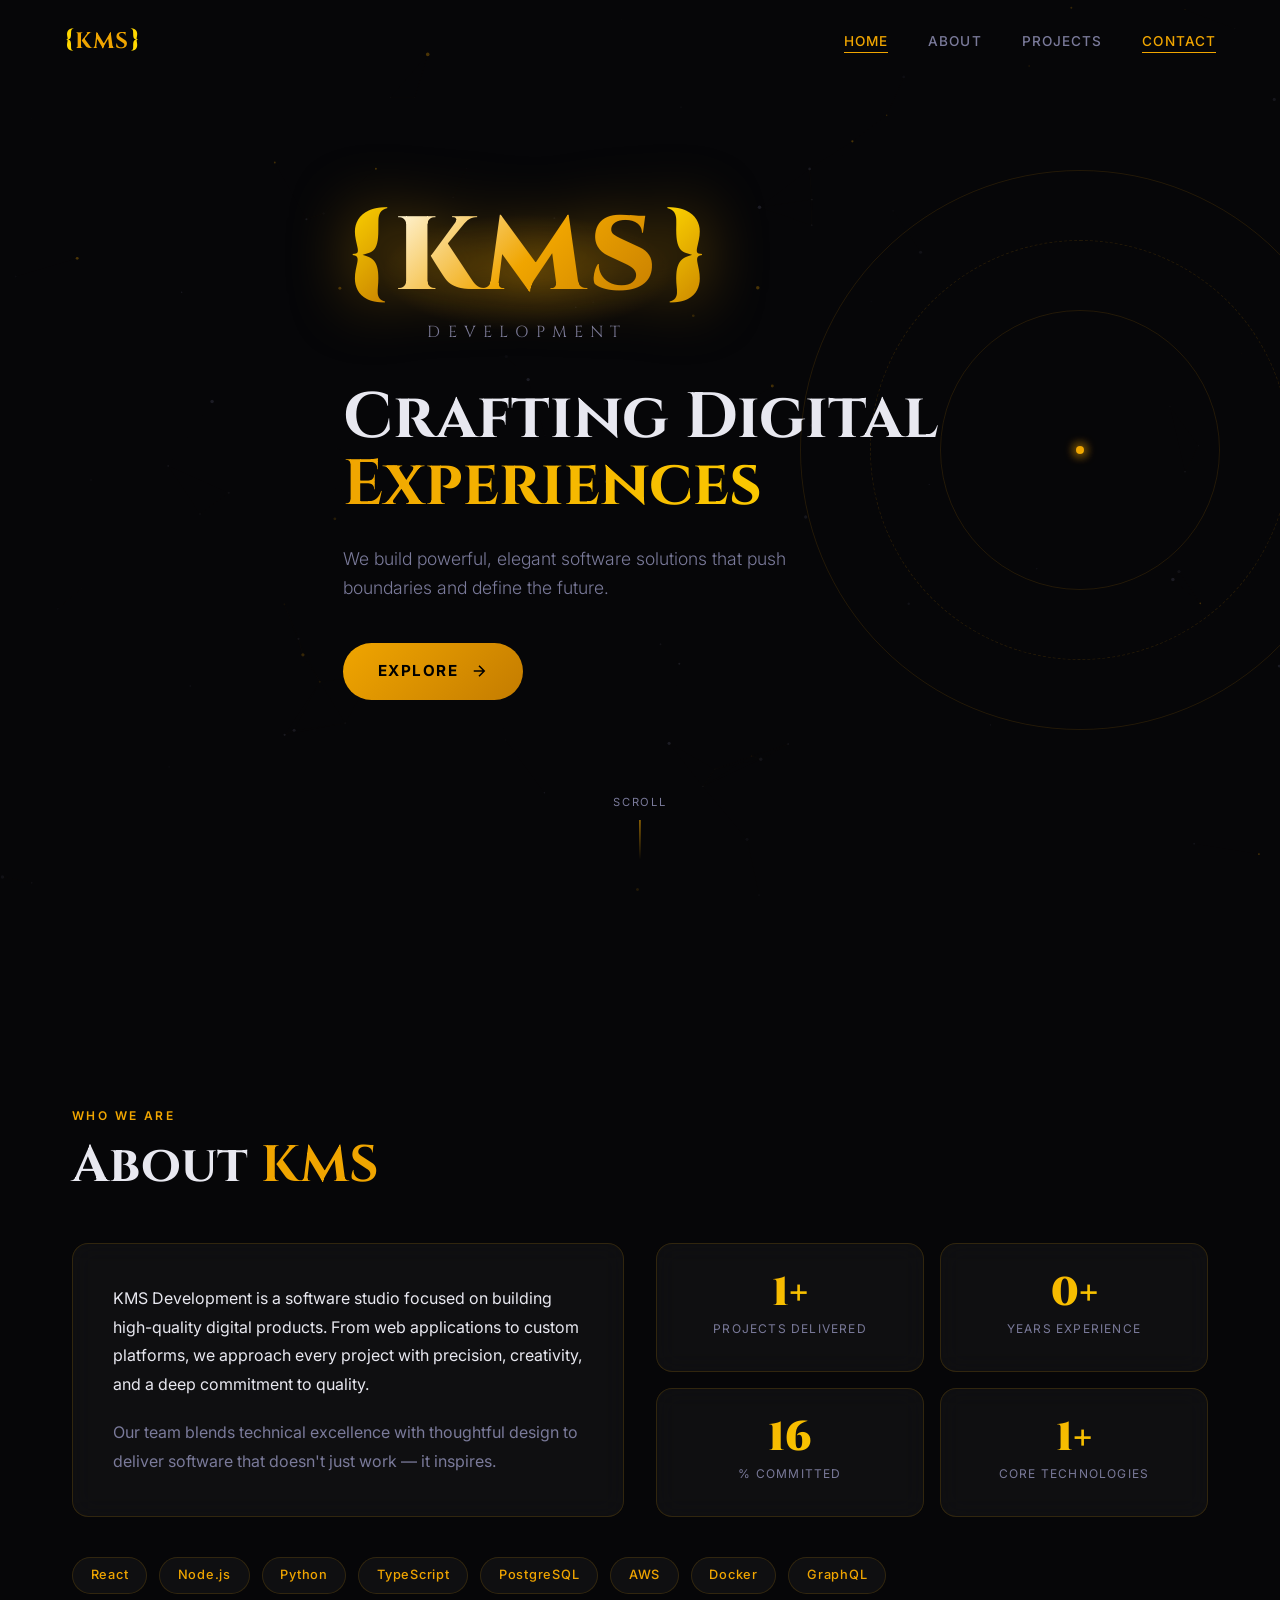
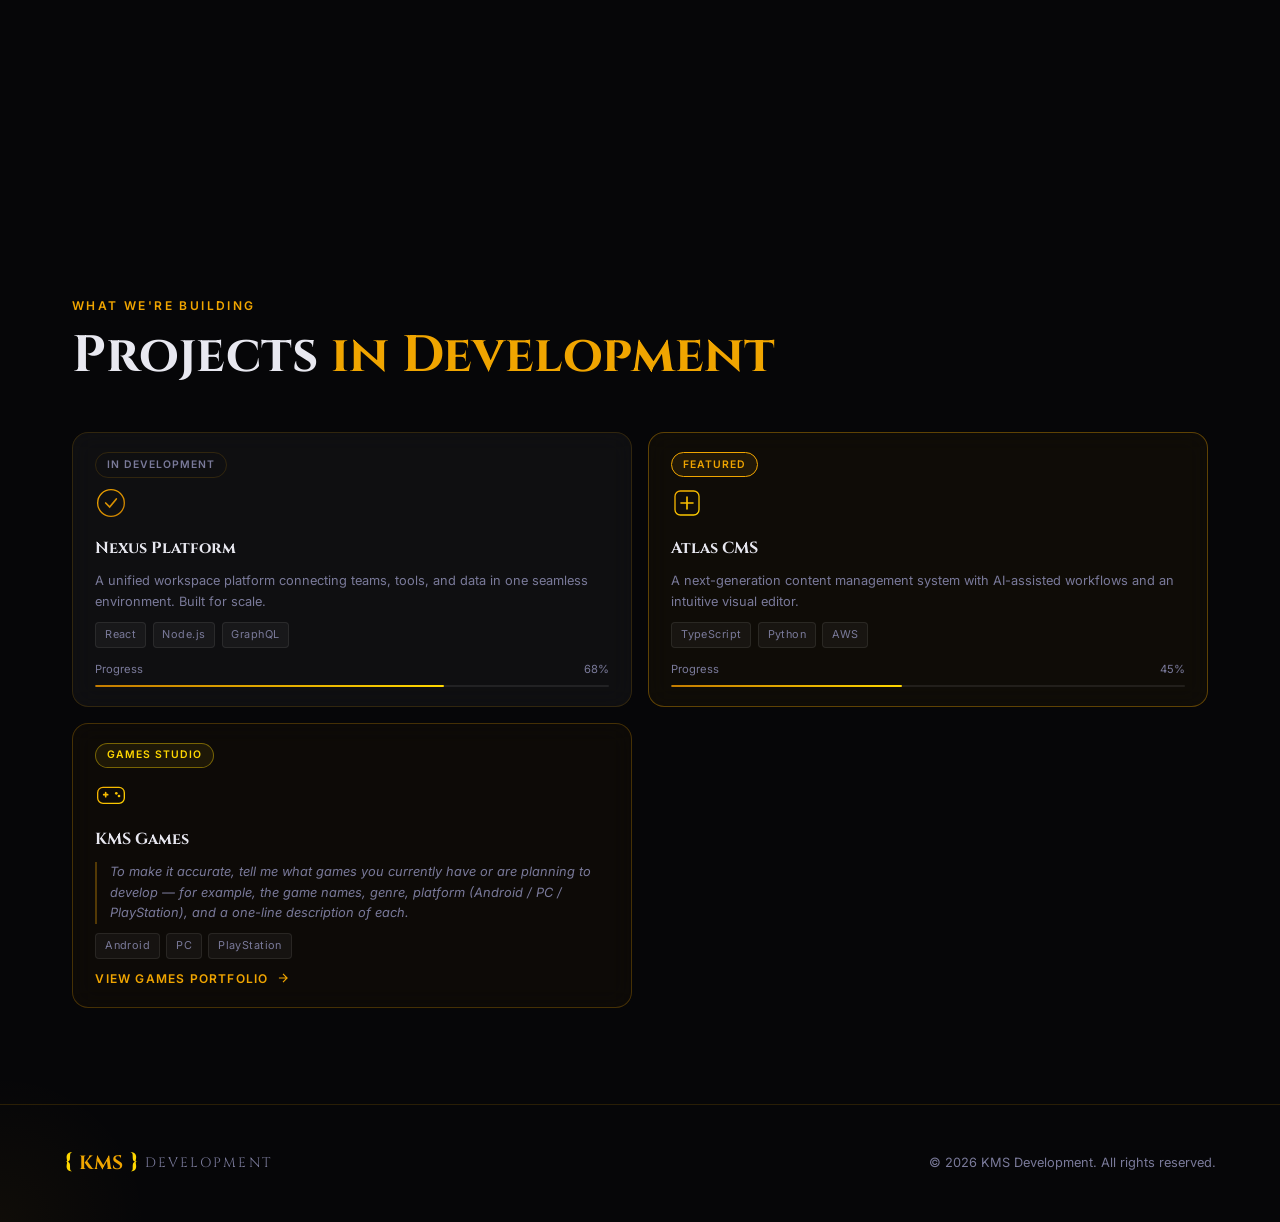
==== index.html @ e57d8d1a "Add files via upload" ====
<!DOCTYPE html>
<html lang="en">
<head>
  <meta charset="UTF-8" />
  <meta name="viewport" content="width=device-width, initial-scale=1.0" />
  <title>KMS Development</title>
  <link rel="stylesheet" href="style.css" />
  <link href="https://fonts.googleapis.com/css2?family=Cinzel:wght@400;700;900&family=Inter:wght@300;400;500;600&display=swap" rel="stylesheet" />
</head>
<body>

  <!-- Particle Canvas -->
  <canvas id="particles"></canvas>

  <!-- Navigation -->
  <nav id="navbar">
    <div class="nav-logo">
      <span class="brace">{</span>KMS<span class="brace">}</span>
    </div>
    <ul class="nav-links">
      <li><a href="#home" class="nav-link active">Home</a></li>
      <li><a href="#about" class="nav-link">About</a></li>
      <li><a href="#projects" class="nav-link">Projects</a></li>
      <li><a href="#contact" class="nav-link">Contact</a></li>
    </ul>
    <button class="hamburger" id="hamburger" aria-label="Toggle menu">
      <span></span><span></span><span></span>
    </button>
  </nav>

  <!-- Mobile Menu -->
  <div class="mobile-menu" id="mobileMenu">
    <a href="#home" class="mobile-link">Home</a>
    <a href="#about" class="mobile-link">About</a>
    <a href="#projects" class="mobile-link">Projects</a>
    <a href="#contact" class="mobile-link">Contact</a>
  </div>

  <!-- HOME SECTION -->
  <section id="home" class="section hero-section">
    <div class="hero-content">
      <div class="logo-container">
        <div class="logo-glow"></div>
        <div class="kms-logo">
          <span class="logo-brace">{</span>
          <span class="logo-letters">KMS</span>
          <span class="logo-brace">}</span>
        </div>
        <p class="logo-sub">DEVELOPMENT</p>
      </div>
      <h1 class="hero-heading">
        <span class="line1">Crafting Digital</span>
        <span class="line2">Experiences</span>
      </h1>
      <p class="hero-desc">We build powerful, elegant software solutions that push boundaries and define the future.</p>
      <a href="#projects" class="cta-btn">
        <span>Explore</span>
        <svg viewBox="0 0 24 24" fill="none" stroke="currentColor" stroke-width="2"><path d="M5 12h14M12 5l7 7-7 7"/></svg>
      </a>
    </div>
    <div class="hero-visual">
      <div class="orbit-ring ring1"></div>
      <div class="orbit-ring ring2"></div>
      <div class="orbit-ring ring3"></div>
      <div class="orbit-dot d1"></div>
      <div class="orbit-dot d2"></div>
      <div class="orbit-dot d3"></div>
    </div>
    <div class="scroll-hint">
      <span>Scroll</span>
      <div class="scroll-line"></div>
    </div>
  </section>

  <!-- ABOUT SECTION -->
  <section id="about" class="section">
    <div class="container">
      <div class="section-label">Who We Are</div>
      <h2 class="section-title">About <span class="gold">KMS</span></h2>
      <div class="about-grid">
        <div class="about-text glass-card">
          <p>KMS Development is a software studio focused on building high-quality digital products. From web applications to custom platforms, we approach every project with precision, creativity, and a deep commitment to quality.</p>
          <p>Our team blends technical excellence with thoughtful design to deliver software that doesn't just work — it inspires.</p>
        </div>
        <div class="stats-grid">
          <div class="stat-card glass-card">
            <span class="stat-num" data-target="12">0</span>
            <span class="stat-label">Projects Delivered</span>
          </div>
          <div class="stat-card glass-card">
            <span class="stat-num" data-target="5">0</span>
            <span class="stat-label">Years Experience</span>
          </div>
          <div class="stat-card glass-card">
            <span class="stat-num" data-target="100">0</span>
            <span class="stat-label">% Committed</span>
          </div>
          <div class="stat-card glass-card">
            <span class="stat-num" data-target="8">0</span>
            <span class="stat-label">Core Technologies</span>
          </div>
        </div>
      </div>
      <div class="tech-row">
        <span class="tech-pill">React</span>
        <span class="tech-pill">Node.js</span>
        <span class="tech-pill">Python</span>
        <span class="tech-pill">TypeScript</span>
        <span class="tech-pill">PostgreSQL</span>
        <span class="tech-pill">AWS</span>
        <span class="tech-pill">Docker</span>
        <span class="tech-pill">GraphQL</span>
      </div>
    </div>
  </section>

  <!-- PROJECTS SECTION -->
  <section id="projects" class="section">
    <div class="container">
      <div class="section-label">What We're Building</div>
      <h2 class="section-title">Projects <span class="gold">in Development</span></h2>
      <div class="projects-grid">

        <div class="project-card glass-card" data-delay="0">
          <div class="project-badge">In Development</div>
          <div class="project-icon">
            <svg viewBox="0 0 48 48" fill="none"><circle cx="24" cy="24" r="20" stroke="url(#g1)" stroke-width="2"/><path d="M16 24l6 6 10-12" stroke="url(#g1)" stroke-width="2.5" stroke-linecap="round"/><defs><linearGradient id="g1" x1="0" y1="0" x2="48" y2="48" gradientUnits="userSpaceOnUse"><stop stop-color="#f0a500"/><stop offset="1" stop-color="#c47c00"/></linearGradient></defs></svg>
          </div>
          <h3>Nexus Platform</h3>
          <p>A unified workspace platform connecting teams, tools, and data in one seamless environment. Built for scale.</p>
          <div class="project-tags"><span>React</span><span>Node.js</span><span>GraphQL</span></div>
          <div class="project-progress">
            <div class="progress-label"><span>Progress</span><span>68%</span></div>
            <div class="progress-bar"><div class="progress-fill" style="--w:68%"></div></div>
          </div>
        </div>

        <div class="project-card glass-card featured" data-delay="100">
          <div class="project-badge featured-badge">Featured</div>
          <div class="project-icon">
            <svg viewBox="0 0 48 48" fill="none"><rect x="6" y="6" width="36" height="36" rx="8" stroke="url(#g2)" stroke-width="2"/><path d="M15 24h18M24 15v18" stroke="url(#g2)" stroke-width="2.5" stroke-linecap="round"/><defs><linearGradient id="g2" x1="0" y1="0" x2="48" y2="48" gradientUnits="userSpaceOnUse"><stop stop-color="#f0a500"/><stop offset="1" stop-color="#ffd700"/></linearGradient></defs></svg>
          </div>
          <h3>Atlas CMS</h3>
          <p>A next-generation content management system with AI-assisted workflows and an intuitive visual editor.</p>
          <div class="project-tags"><span>TypeScript</span><span>Python</span><span>AWS</span></div>
          <div class="project-progress">
            <div class="progress-label"><span>Progress</span><span>45%</span></div>
            <div class="progress-bar"><div class="progress-fill" style="--w:45%"></div></div>
          </div>
        </div>

        <!-- Games Card -->
        <a href="https://krishnamohan333.github.io/KMS-company/" target="_blank" rel="noopener noreferrer" class="project-card game-card glass-card" data-delay="300">
          <div class="project-badge game-badge">Games Studio</div>
          <div class="project-icon game-icon">
            <svg viewBox="0 0 48 48" fill="none">
              <rect x="4" y="14" width="40" height="24" rx="8" stroke="url(#gg)" stroke-width="2"/>
              <path d="M16 22v6M13 25h6" stroke="url(#gg)" stroke-width="2.5" stroke-linecap="round"/>
              <circle cx="32" cy="23" r="2" fill="url(#gg)"/>
              <circle cx="36" cy="27" r="2" fill="url(#gg)"/>
              <defs>
                <linearGradient id="gg" x1="0" y1="0" x2="48" y2="48" gradientUnits="userSpaceOnUse">
                  <stop stop-color="#f0a500"/><stop offset="1" stop-color="#ffd700"/>
                </linearGradient>
              </defs>
            </svg>
          </div>
          <h3>KMS Games</h3>
          <p class="game-placeholder-text">To make it accurate, tell me what games you currently have or are planning to develop — for example, the game names, genre, platform (Android / PC / PlayStation), and a one-line description of each.</p>
          <div class="project-tags"><span>Android</span><span>PC</span><span>PlayStation</span></div>
          <div class="game-cta">
            View Games Portfolio
            <svg viewBox="0 0 24 24" fill="none" stroke="currentColor" stroke-width="2"><path d="M5 12h14M12 5l7 7-7 7"/></svg>
          </div>
        </a>

      </div>
    </div>
  </section>

  <!-- CONTACT OVERLAY -->
  <div id="contactOverlay" class="contact-overlay" aria-hidden="true">
    <div class="contact-overlay-inner" role="dialog" aria-modal="true" aria-label="Contact Us">
      <button class="contact-close" id="contactClose" aria-label="Close contact">
        <svg viewBox="0 0 24 24" fill="none" stroke="currentColor" stroke-width="2"><path d="M18 6L6 18M6 6l12 12"/></svg>
      </button>
      <section id="contact" class="section contact-section-inner">
    <div class="container">
      <div class="section-label">Get In Touch</div>
      <h2 class="section-title">Contact <span class="gold">Us</span></h2>
      <div class="contact-wrapper">
        <div class="contact-info">
          <div class="contact-item glass-card">
            <div class="contact-icon">
              <svg viewBox="0 0 24 24" fill="none" stroke="currentColor" stroke-width="1.5"><path d="M3 8l9 6 9-6M5 6h14a2 2 0 012 2v8a2 2 0 01-2 2H5a2 2 0 01-2-2V8a2 2 0 012-2z"/></svg>
            </div>
            <div>
              <span class="ci-label">Email</span>
              <span class="ci-value">kms.development333.in@gmail.com</span>
            </div>
          </div>
          <div class="contact-item glass-card">
            <div class="contact-icon">
              <svg viewBox="0 0 24 24" fill="none" stroke="currentColor" stroke-width="1.5"><path d="M17.657 16.657L13.414 20.9a2 2 0 01-2.827 0l-4.244-4.243a8 8 0 1111.314 0z"/><circle cx="12" cy="11" r="3"/></svg>
            </div>
            <div>
              <span class="ci-label">Location</span>
              <span class="ci-value">Sheikhpura, Bihar, India - 811105</span>
            </div>
          </div>
        </div>
        <form class="contact-form glass-card" id="contactForm" action="https://api.web3forms.com/submit" method="POST">
          <input type="hidden" name="access_key" value="f17c384a-6a1a-4cf0-b28a-9da317b72613" />
          <input type="hidden" name="subject" value="New message from KMS Development website" />
          <input type="checkbox" name="botcheck" style="display:none" />
          <div class="form-row">
            <div class="form-group">
              <label for="name">Name</label>
              <input type="text" id="name" name="name" placeholder="Your name" required />
            </div>
            <div class="form-group">
              <label for="email">Email</label>
              <input type="email" id="email" name="email" placeholder="your@email.com" required />
            </div>
          </div>
          <div class="form-group">
            <label for="message">Message</label>
            <textarea id="message" name="message" rows="5" placeholder="Tell us about your project..." required></textarea>
          </div>
          <button type="submit" class="submit-btn">
            <span>Send Message</span>
            <svg viewBox="0 0 24 24" fill="none" stroke="currentColor" stroke-width="2"><path d="M22 2L11 13M22 2l-7 20-4-9-9-4 20-7z"/></svg>
          </button>
          <div class="form-success" id="formSuccess">
            <svg viewBox="0 0 24 24" fill="none" stroke="currentColor" stroke-width="2"><path d="M22 11.08V12a10 10 0 11-5.93-9.14"/><polyline points="22 4 12 14.01 9 11.01"/></svg>
            Message sent! We'll be in touch soon.
          </div>
        </form>
      </div>
    </div>
  </section>
    </div><!-- /.contact-overlay-inner -->
  </div><!-- /#contactOverlay -->

  <!-- FOOTER -->
  <footer>
    <div class="footer-logo">
      <span class="brace">{</span>KMS<span class="brace">}</span>
      <span class="footer-name">Development</span>
    </div>
    <p class="footer-copy">&copy; 2026 KMS Development. All rights reserved.</p>
  </footer>

  <script src="script.js"></script>
</body>
</html>
---- style.css ----
/* ===== RESET & BASE ===== */
*, *::before, *::after { box-sizing: border-box; margin: 0; padding: 0; }

:root {
  --gold: #f0a500;
  --gold-light: #ffd700;
  --gold-dark: #c47c00;
  --bg: #060608;
  --bg2: #0d0d12;
  --glass-bg: rgba(255,255,255,0.04);
  --glass-border: rgba(240,165,0,0.15);
  --glass-hover: rgba(255,255,255,0.07);
  --text: #e8e8f0;
  --text-muted: #7a7a9a;
  --radius: 16px;
  --transition: 0.35s cubic-bezier(0.4,0,0.2,1);
}

html { scroll-behavior: smooth; font-size: 16px; }

body {
  background: var(--bg);
  color: var(--text);
  font-family: 'Inter', sans-serif;
  overflow-x: hidden;
  line-height: 1.6;
}

#particles {
  position: fixed;
  top: 0; left: 0;
  width: 100%; height: 100%;
  pointer-events: none;
  z-index: 0;
  opacity: 0.5;
}

/* ===== SCROLLBAR ===== */
::-webkit-scrollbar { width: 6px; }
::-webkit-scrollbar-track { background: var(--bg); }
::-webkit-scrollbar-thumb { background: var(--gold-dark); border-radius: 3px; }

/* ===== NAVBAR ===== */
#navbar {
  position: fixed;
  top: 0; left: 0; right: 0;
  z-index: 1000;
  display: flex;
  align-items: center;
  justify-content: space-between;
  padding: 1.2rem 4rem;
  transition: background var(--transition), backdrop-filter var(--transition);
}

#navbar.scrolled {
  background: rgba(6,6,8,0.85);
  backdrop-filter: blur(20px);
  border-bottom: 1px solid var(--glass-border);
}

.nav-logo {
  font-family: 'Cinzel', serif;
  font-size: 1.4rem;
  font-weight: 700;
  color: var(--gold);
  letter-spacing: 0.05em;
  cursor: pointer;
}

.brace { color: var(--gold-light); font-size: 1.2em; }

.nav-links {
  display: flex;
  list-style: none;
  gap: 2.5rem;
}

.nav-link {
  color: var(--text-muted);
  text-decoration: none;
  font-size: 0.85rem;
  font-weight: 500;
  letter-spacing: 0.08em;
  text-transform: uppercase;
  position: relative;
  transition: color var(--transition);
}

.nav-link::after {
  content: '';
  position: absolute;
  bottom: -4px; left: 0;
  width: 0; height: 1px;
  background: var(--gold);
  transition: width var(--transition);
}

.nav-link:hover, .nav-link.active { color: var(--gold); }
.nav-link:hover::after, .nav-link.active::after { width: 100%; }

.hamburger {
  display: none;
  flex-direction: column;
  gap: 5px;
  background: none;
  border: none;
  cursor: pointer;
  padding: 4px;
}

.hamburger span {
  display: block;
  width: 24px; height: 2px;
  background: var(--gold);
  transition: var(--transition);
}

/* Mobile Menu */
.mobile-menu {
  display: none;
  position: fixed;
  top: 70px; left: 0; right: 0;
  background: rgba(6,6,8,0.97);
  backdrop-filter: blur(20px);
  border-bottom: 1px solid var(--glass-border);
  flex-direction: column;
  padding: 1.5rem 2rem;
  gap: 1.2rem;
  z-index: 999;
  transform: translateY(-20px);
  opacity: 0;
  transition: all var(--transition);
}

.mobile-menu.open {
  display: flex;
  transform: translateY(0);
  opacity: 1;
}

.mobile-link {
  color: var(--text-muted);
  text-decoration: none;
  font-size: 1rem;
  font-weight: 500;
  letter-spacing: 0.06em;
  text-transform: uppercase;
  padding: 0.5rem 0;
  border-bottom: 1px solid var(--glass-border);
  transition: color var(--transition);
}

.mobile-link:hover { color: var(--gold); }

/* ===== SECTIONS ===== */
.section {
  position: relative;
  z-index: 1;
  min-height: 100vh;
  display: flex;
  align-items: center;
}

.container {
  width: 100%;
  max-width: 1200px;
  margin: 0 auto;
  padding: 6rem 2rem;
}

.section-label {
  font-size: 0.75rem;
  font-weight: 600;
  letter-spacing: 0.2em;
  text-transform: uppercase;
  color: var(--gold);
  margin-bottom: 0.8rem;
}

.section-title {
  font-family: 'Cinzel', serif;
  font-size: clamp(2rem, 5vw, 3.2rem);
  font-weight: 700;
  color: var(--text);
  margin-bottom: 3rem;
  line-height: 1.1;
}

.gold { color: var(--gold); }

/* ===== GLASS CARD ===== */
.glass-card {
  background: var(--glass-bg);
  border: 1px solid var(--glass-border);
  border-radius: var(--radius);
  backdrop-filter: blur(12px);
  -webkit-backdrop-filter: blur(12px);
  transition: background var(--transition), border-color var(--transition), transform var(--transition), box-shadow var(--transition);
}

.glass-card:hover {
  background: var(--glass-hover);
  border-color: rgba(240,165,0,0.3);
  transform: translateY(-4px);
  box-shadow: 0 20px 60px rgba(240,165,0,0.08);
}

/* ===== HERO ===== */
.hero-section {
  justify-content: center;
  padding: 0 4rem;
  overflow: hidden;
}

.hero-content {
  max-width: 720px;
  z-index: 2;
  animation: fadeUp 1s ease both;
}

/* KMS Logo */
.logo-container {
  position: relative;
  margin-bottom: 2.5rem;
  display: inline-block;
}

.logo-glow {
  position: absolute;
  top: 50%; left: 50%;
  transform: translate(-50%,-50%);
  width: 300px; height: 120px;
  background: radial-gradient(ellipse, rgba(240,165,0,0.25) 0%, transparent 70%);
  pointer-events: none;
  animation: pulse 3s ease-in-out infinite;
}

.kms-logo {
  font-family: 'Cinzel', serif;
  font-size: clamp(3.5rem, 10vw, 6.5rem);
  font-weight: 900;
  display: flex;
  align-items: center;
  gap: 0.05em;
  line-height: 1;
  filter: drop-shadow(0 0 30px rgba(240,165,0,0.5));
}

.logo-brace {
  background: linear-gradient(135deg, var(--gold-light), var(--gold-dark));
  -webkit-background-clip: text;
  -webkit-text-fill-color: transparent;
  background-clip: text;
  font-size: 1.1em;
}

.logo-letters {
  background: linear-gradient(135deg, #fff8e0, var(--gold), var(--gold-dark));
  -webkit-background-clip: text;
  -webkit-text-fill-color: transparent;
  background-clip: text;
  letter-spacing: 0.04em;
}

.logo-sub {
  font-family: 'Cinzel', serif;
  font-size: clamp(0.75rem, 2vw, 1rem);
  font-weight: 400;
  letter-spacing: 0.45em;
  color: var(--text-muted);
  text-transform: uppercase;
  text-align: center;
  margin-top: 0.3rem;
}

.hero-heading {
  font-family: 'Cinzel', serif;
  font-size: clamp(2rem, 6vw, 4rem);
  font-weight: 700;
  line-height: 1.05;
  margin-bottom: 1.5rem;
  display: flex;
  flex-direction: column;
}

.line1 {
  color: var(--text);
  animation: fadeUp 1s 0.2s ease both;
}

.line2 {
  background: linear-gradient(90deg, var(--gold), var(--gold-light));
  -webkit-background-clip: text;
  -webkit-text-fill-color: transparent;
  background-clip: text;
  animation: fadeUp 1s 0.4s ease both;
}

.hero-desc {
  color: var(--text-muted);
  font-size: 1.1rem;
  font-weight: 300;
  max-width: 520px;
  margin-bottom: 2.5rem;
  animation: fadeUp 1s 0.6s ease both;
  line-height: 1.7;
}

.cta-btn {
  display: inline-flex;
  align-items: center;
  gap: 0.7rem;
  background: linear-gradient(135deg, var(--gold), var(--gold-dark));
  color: #000;
  font-weight: 700;
  font-size: 0.95rem;
  letter-spacing: 0.1em;
  text-transform: uppercase;
  text-decoration: none;
  padding: 1rem 2.2rem;
  border-radius: 50px;
  transition: all var(--transition);
  animation: fadeUp 1s 0.8s ease both;
  position: relative;
  overflow: hidden;
}

.cta-btn::before {
  content: '';
  position: absolute;
  inset: 0;
  background: linear-gradient(135deg, var(--gold-light), var(--gold));
  opacity: 0;
  transition: opacity var(--transition);
}

.cta-btn:hover { transform: translateY(-2px); box-shadow: 0 16px 40px rgba(240,165,0,0.35); }
.cta-btn:hover::before { opacity: 1; }
.cta-btn span, .cta-btn svg { position: relative; z-index: 1; }
.cta-btn svg { width: 18px; height: 18px; transition: transform var(--transition); }
.cta-btn:hover svg { transform: translateX(4px); }

/* Orbit Visual */
.hero-visual {
  position: absolute;
  right: -100px; top: 50%;
  transform: translateY(-50%);
  width: 600px; height: 600px;
  pointer-events: none;
  z-index: 0;
}

.orbit-ring {
  position: absolute;
  border: 1px solid rgba(240,165,0,0.12);
  border-radius: 50%;
  top: 50%; left: 50%;
  transform: translate(-50%,-50%);
}

.ring1 { width: 280px; height: 280px; animation: spinSlow 20s linear infinite; }
.ring2 { width: 420px; height: 420px; border-style: dashed; animation: spinSlow 35s linear infinite reverse; }
.ring3 { width: 560px; height: 560px; animation: spinSlow 50s linear infinite; }

.orbit-dot {
  position: absolute;
  width: 8px; height: 8px;
  background: var(--gold);
  border-radius: 50%;
  box-shadow: 0 0 12px var(--gold);
  top: 50%; left: 50%;
}

.d1 {
  animation: orbit1 20s linear infinite;
  margin: -4px;
}
.d2 {
  width: 5px; height: 5px;
  margin: -2.5px;
  background: var(--gold-light);
  animation: orbit2 35s linear infinite reverse;
}
.d3 {
  width: 6px; height: 6px;
  margin: -3px;
  animation: orbit3 50s linear infinite;
}

/* Scroll Hint */
.scroll-hint {
  position: absolute;
  bottom: 2.5rem; left: 50%;
  transform: translateX(-50%);
  display: flex;
  flex-direction: column;
  align-items: center;
  gap: 0.5rem;
  color: var(--text-muted);
  font-size: 0.7rem;
  letter-spacing: 0.15em;
  text-transform: uppercase;
  animation: fadeIn 2s 1.5s ease both;
}

.scroll-line {
  width: 1px; height: 40px;
  background: linear-gradient(to bottom, var(--gold), transparent);
  animation: scrollPulse 2s ease-in-out infinite;
}

/* ===== ABOUT ===== */
.about-grid {
  display: grid;
  grid-template-columns: 1fr 1fr;
  gap: 2rem;
  margin-bottom: 2.5rem;
}

.about-text {
  padding: 2.5rem;
  display: flex;
  flex-direction: column;
  gap: 1.2rem;
}

.about-text p { color: var(--text-muted); line-height: 1.8; }
.about-text p:first-child { color: var(--text); }

.stats-grid {
  display: grid;
  grid-template-columns: 1fr 1fr;
  gap: 1rem;
}

.stat-card {
  padding: 1.8rem;
  display: flex;
  flex-direction: column;
  gap: 0.4rem;
  text-align: center;
}

.stat-num {
  font-family: 'Cinzel', serif;
  font-size: 2.5rem;
  font-weight: 900;
  background: linear-gradient(135deg, var(--gold), var(--gold-light));
  -webkit-background-clip: text;
  -webkit-text-fill-color: transparent;
  background-clip: text;
  line-height: 1;
}

.stat-label {
  font-size: 0.75rem;
  color: var(--text-muted);
  letter-spacing: 0.1em;
  text-transform: uppercase;
}

.tech-row {
  display: flex;
  flex-wrap: wrap;
  gap: 0.75rem;
}

.tech-pill {
  background: var(--glass-bg);
  border: 1px solid var(--glass-border);
  color: var(--gold);
  font-size: 0.8rem;
  font-weight: 500;
  padding: 0.45rem 1.1rem;
  border-radius: 50px;
  letter-spacing: 0.06em;
  transition: all var(--transition);
  cursor: default;
}

.tech-pill:hover {
  background: rgba(240,165,0,0.1);
  border-color: var(--gold);
}

/* ===== PROJECTS ===== */
.projects-grid {
  display: grid;
  grid-template-columns: repeat(2, 1fr);
  gap: 1rem;
}

.project-card {
  padding: 1.2rem 1.4rem;
  position: relative;
  overflow: hidden;
  display: flex;
  flex-direction: column;
  gap: 0.6rem;
  opacity: 0;
  transform: translateY(30px);
  transition: opacity 0.6s ease, transform 0.6s ease, background var(--transition), border-color var(--transition), box-shadow var(--transition);
  text-decoration: none;
  color: inherit;
}

.project-card.visible { opacity: 1; transform: translateY(0); }

.project-card.featured {
  border-color: rgba(240,165,0,0.35);
  background: rgba(240,165,0,0.04);
}

.project-card::before {
  content: '';
  position: absolute;
  top: 0; left: 0; right: 0;
  height: 2px;
  background: linear-gradient(90deg, transparent, var(--gold), transparent);
  opacity: 0;
  transition: opacity var(--transition);
}

.project-card:hover::before { opacity: 1; }

.project-badge {
  display: inline-block;
  font-size: 0.65rem;
  font-weight: 600;
  letter-spacing: 0.1em;
  text-transform: uppercase;
  color: var(--text-muted);
  border: 1px solid var(--glass-border);
  padding: 0.2rem 0.65rem;
  border-radius: 50px;
  width: fit-content;
}

.featured-badge {
  color: var(--gold);
  border-color: var(--gold);
  background: rgba(240,165,0,0.08);
}

.project-icon svg { width: 32px; height: 32px; }

.project-card h3 {
  font-family: 'Cinzel', serif;
  font-size: 1rem;
  font-weight: 700;
  color: var(--text);
}

.project-card p {
  color: var(--text-muted);
  font-size: 0.8rem;
  line-height: 1.6;
  flex: 1;
}

.project-tags {
  display: flex;
  flex-wrap: wrap;
  gap: 0.4rem;
}

.project-tags span {
  font-size: 0.68rem;
  color: var(--text-muted);
  background: rgba(255,255,255,0.04);
  border: 1px solid rgba(255,255,255,0.08);
  padding: 0.2rem 0.55rem;
  border-radius: 4px;
  letter-spacing: 0.04em;
}

.project-progress { margin-top: 0.2rem; }

.progress-label {
  display: flex;
  justify-content: space-between;
  font-size: 0.7rem;
  color: var(--text-muted);
  margin-bottom: 0.4rem;
}

.progress-bar {
  height: 2px;
  background: rgba(255,255,255,0.08);
  border-radius: 2px;
  overflow: hidden;
}

.progress-fill {
  height: 100%;
  width: 0;
  background: linear-gradient(90deg, var(--gold-dark), var(--gold-light));
  border-radius: 2px;
  transition: width 1.2s cubic-bezier(0.4,0,0.2,1);
}

.project-card.visible .progress-fill { width: var(--w); }

/* Game Card */
.game-card {
  text-decoration: none;
  color: inherit;
  cursor: pointer;
  border-color: rgba(240,165,0,0.25);
  background: rgba(240,165,0,0.03);
}

.game-card::after {
  content: '';
  position: absolute;
  inset: 0;
  background: radial-gradient(ellipse at 50% 120%, rgba(240,165,0,0.1) 0%, transparent 65%);
  opacity: 0;
  transition: opacity var(--transition);
}

.game-card:hover::after { opacity: 1; }

.game-badge {
  color: #ffd700;
  border-color: rgba(255,215,0,0.4);
  background: rgba(255,215,0,0.07);
}

.game-icon { animation: floatIcon 3s ease-in-out infinite; }

@keyframes floatIcon {
  0%, 100% { transform: translateY(0); }
  50%       { transform: translateY(-5px); }
}

.game-placeholder-text {
  color: var(--text-muted);
  font-size: 0.78rem;
  line-height: 1.6;
  font-style: italic;
  border-left: 2px solid rgba(240,165,0,0.3);
  padding-left: 0.8rem;
  flex: 1;
}

.game-cta {
  display: inline-flex;
  align-items: center;
  gap: 0.5rem;
  font-size: 0.75rem;
  font-weight: 600;
  letter-spacing: 0.1em;
  text-transform: uppercase;
  color: var(--gold);
  margin-top: auto;
  transition: gap var(--transition);
}

.game-cta svg { width: 14px; height: 14px; transition: transform var(--transition); }
.game-card:hover .game-cta { gap: 0.8rem; }
.game-card:hover .game-cta svg { transform: translateX(4px); }

/* ===== CONTACT ===== */
.contact-wrapper {
  display: grid;
  grid-template-columns: 1fr 2fr;
  gap: 2rem;
  align-items: start;
}

.contact-info {
  display: flex;
  flex-direction: column;
  gap: 1rem;
}

.contact-item {
  display: flex;
  align-items: center;
  gap: 1rem;
  padding: 1.4rem 1.6rem;
}

.contact-icon {
  width: 42px; height: 42px;
  border: 1px solid var(--glass-border);
  border-radius: 10px;
  display: flex;
  align-items: center;
  justify-content: center;
  flex-shrink: 0;
  color: var(--gold);
}

.contact-icon svg { width: 20px; height: 20px; }

.ci-label {
  display: block;
  font-size: 0.7rem;
  letter-spacing: 0.12em;
  text-transform: uppercase;
  color: var(--text-muted);
  margin-bottom: 0.2rem;
}

.ci-value {
  display: block;
  font-size: 0.88rem;
  color: var(--text);
  font-weight: 500;
}

/* Contact Form */
.contact-form {
  padding: 2.5rem;
  display: flex;
  flex-direction: column;
  gap: 1.2rem;
}

.form-row {
  display: grid;
  grid-template-columns: 1fr 1fr;
  gap: 1.2rem;
}

.form-group {
  display: flex;
  flex-direction: column;
  gap: 0.5rem;
}

.form-group label {
  font-size: 0.78rem;
  font-weight: 500;
  letter-spacing: 0.08em;
  text-transform: uppercase;
  color: var(--text-muted);
}

.form-group input,
.form-group textarea {
  background: rgba(255,255,255,0.03);
  border: 1px solid rgba(255,255,255,0.1);
  border-radius: 10px;
  padding: 0.85rem 1.1rem;
  color: var(--text);
  font-family: 'Inter', sans-serif;
  font-size: 0.9rem;
  outline: none;
  transition: border-color var(--transition), background var(--transition);
  resize: none;
}

.form-group input::placeholder,
.form-group textarea::placeholder { color: rgba(122,122,154,0.6); }

.form-group input:focus,
.form-group textarea:focus {
  border-color: var(--gold);
  background: rgba(240,165,0,0.03);
}

.submit-btn {
  display: inline-flex;
  align-items: center;
  justify-content: center;
  gap: 0.7rem;
  background: linear-gradient(135deg, var(--gold), var(--gold-dark));
  color: #000;
  font-weight: 700;
  font-size: 0.9rem;
  letter-spacing: 0.1em;
  text-transform: uppercase;
  border: none;
  padding: 1rem 2rem;
  border-radius: 50px;
  cursor: pointer;
  transition: all var(--transition);
  align-self: flex-start;
}

.submit-btn:hover {
  transform: translateY(-2px);
  box-shadow: 0 12px 35px rgba(240,165,0,0.3);
}

.submit-btn svg { width: 18px; height: 18px; transition: transform var(--transition); }
.submit-btn:hover svg { transform: translateX(4px); }

.form-success {
  display: none;
  align-items: center;
  gap: 0.7rem;
  color: var(--gold);
  font-size: 0.9rem;
  font-weight: 500;
  background: rgba(240,165,0,0.06);
  border: 1px solid rgba(240,165,0,0.2);
  border-radius: 10px;
  padding: 1rem 1.2rem;
}

.form-success.show { display: flex; }
.form-success svg { width: 20px; height: 20px; flex-shrink: 0; }

/* ===== CONTACT OVERLAY ===== */
.contact-overlay {
  position: fixed;
  inset: 0;
  z-index: 2000;
  display: flex;
  align-items: center;
  justify-content: center;
  padding: 1.5rem;
  /* hidden state */
  opacity: 0;
  pointer-events: none;
  visibility: hidden;
  transition: opacity 0.4s ease, visibility 0.4s ease;
}

.contact-overlay::before {
  content: '';
  position: absolute;
  inset: 0;
  background: rgba(6, 6, 8, 0.85);
  backdrop-filter: blur(8px);
  -webkit-backdrop-filter: blur(8px);
}

.contact-overlay.open {
  opacity: 1;
  pointer-events: all;
  visibility: visible;
}

.contact-overlay-inner {
  position: relative;
  z-index: 1;
  width: 100%;
  max-width: 1100px;
  max-height: 90vh;
  overflow-y: auto;
  background: rgba(13, 13, 18, 0.95);
  border: 1px solid var(--glass-border);
  border-radius: 24px;
  padding: 3rem;
  transform: translateY(40px) scale(0.97);
  transition: transform 0.4s cubic-bezier(0.4, 0, 0.2, 1);
  scrollbar-width: thin;
  scrollbar-color: var(--gold-dark) transparent;
}

.contact-overlay.open .contact-overlay-inner {
  transform: translateY(0) scale(1);
}

.contact-close {
  position: absolute;
  top: 1.2rem;
  right: 1.2rem;
  width: 40px;
  height: 40px;
  border-radius: 50%;
  background: var(--glass-bg);
  border: 1px solid var(--glass-border);
  color: var(--text-muted);
  cursor: pointer;
  display: flex;
  align-items: center;
  justify-content: center;
  transition: all var(--transition);
  z-index: 2;
}

.contact-close:hover {
  background: rgba(240, 165, 0, 0.1);
  border-color: var(--gold);
  color: var(--gold);
  transform: rotate(90deg);
}

.contact-close svg { width: 18px; height: 18px; }

.contact-section-inner {
  min-height: unset;
  display: block;
}

.contact-section-inner .container {
  padding: 0;
  max-width: 100%;
}

/* ===== FOOTER ===== */
footer {
  position: relative;
  z-index: 1;
  border-top: 1px solid var(--glass-border);
  padding: 2.5rem 4rem;
  display: flex;
  align-items: center;
  justify-content: space-between;
  flex-wrap: wrap;
  gap: 1rem;
}

.footer-logo {
  font-family: 'Cinzel', serif;
  font-size: 1.2rem;
  font-weight: 700;
  color: var(--gold);
  display: flex;
  align-items: center;
  gap: 0.4rem;
}

.footer-name {
  font-size: 0.85rem;
  font-weight: 400;
  color: var(--text-muted);
  letter-spacing: 0.15em;
  text-transform: uppercase;
}

.footer-copy {
  font-size: 0.8rem;
  color: var(--text-muted);
}

/* ===== ANIMATIONS ===== */
@keyframes fadeUp {
  from { opacity: 0; transform: translateY(30px); }
  to   { opacity: 1; transform: translateY(0); }
}

@keyframes fadeIn {
  from { opacity: 0; }
  to   { opacity: 1; }
}

@keyframes pulse {
  0%, 100% { opacity: 0.6; transform: translate(-50%,-50%) scale(1); }
  50%       { opacity: 1;   transform: translate(-50%,-50%) scale(1.15); }
}

@keyframes spinSlow {
  from { transform: translate(-50%,-50%) rotate(0deg); }
  to   { transform: translate(-50%,-50%) rotate(360deg); }
}

@keyframes orbit1 {
  from { transform: translate(calc(-50% + 140px), -50%); }
  to   { transform: translate(calc(-50% + 140px * cos(360deg)), calc(-50% + 140px * sin(360deg))); }
}

@keyframes scrollPulse {
  0%, 100% { opacity: 0.4; transform: scaleY(1); }
  50%       { opacity: 1;   transform: scaleY(1.1); }
}

/* Orbit keyframes via CSS custom property trick */
@property --orbit-angle {
  syntax: '<angle>';
  initial-value: 0deg;
  inherits: false;
}

.d1 {
  --orbit-r: 140px;
  animation: orbitAnim 20s linear infinite;
}
.d2 {
  --orbit-r: 210px;
  animation: orbitAnim 35s linear infinite reverse;
}
.d3 {
  --orbit-r: 280px;
  animation: orbitAnim 50s linear infinite;
}

@keyframes orbitAnim {
  0%   { transform: translate(calc(var(--orbit-r) * 1 - 50%), calc(0px - 50%)); }
  25%  { transform: translate(calc(0px - 50%), calc(var(--orbit-r) * -1 - 50%)); }
  50%  { transform: translate(calc(var(--orbit-r) * -1 - 50%), calc(0px - 50%)); }
  75%  { transform: translate(calc(0px - 50%), calc(var(--orbit-r) * 1 - 50%)); }
  100% { transform: translate(calc(var(--orbit-r) * 1 - 50%), calc(0px - 50%)); }
}

/* ===== RESPONSIVE ===== */
@media (max-width: 1024px) {
  #navbar { padding: 1.2rem 2rem; }
  .hero-section { padding: 0 2rem; }
  .hero-visual { right: -200px; opacity: 0.4; }
  .about-grid { grid-template-columns: 1fr; }
  .projects-grid { grid-template-columns: 1fr; }
  footer { padding: 2rem; }
}

@media (max-width: 768px) {
  .nav-links { display: none; }
  .hamburger { display: flex; }
  .hero-section { padding: 0 1.5rem; }
  .hero-visual { display: none; }
  .projects-grid { grid-template-columns: 1fr; }
  .contact-wrapper { grid-template-columns: 1fr; }
  .form-row { grid-template-columns: 1fr; }
  .container { padding: 4rem 1.5rem; }
  footer { flex-direction: column; text-align: center; padding: 2rem 1.5rem; }
  .submit-btn { align-self: stretch; justify-content: center; }
}

@media (max-width: 480px) {
  .kms-logo { font-size: 3rem; }
  .stats-grid { grid-template-columns: 1fr 1fr; }
}
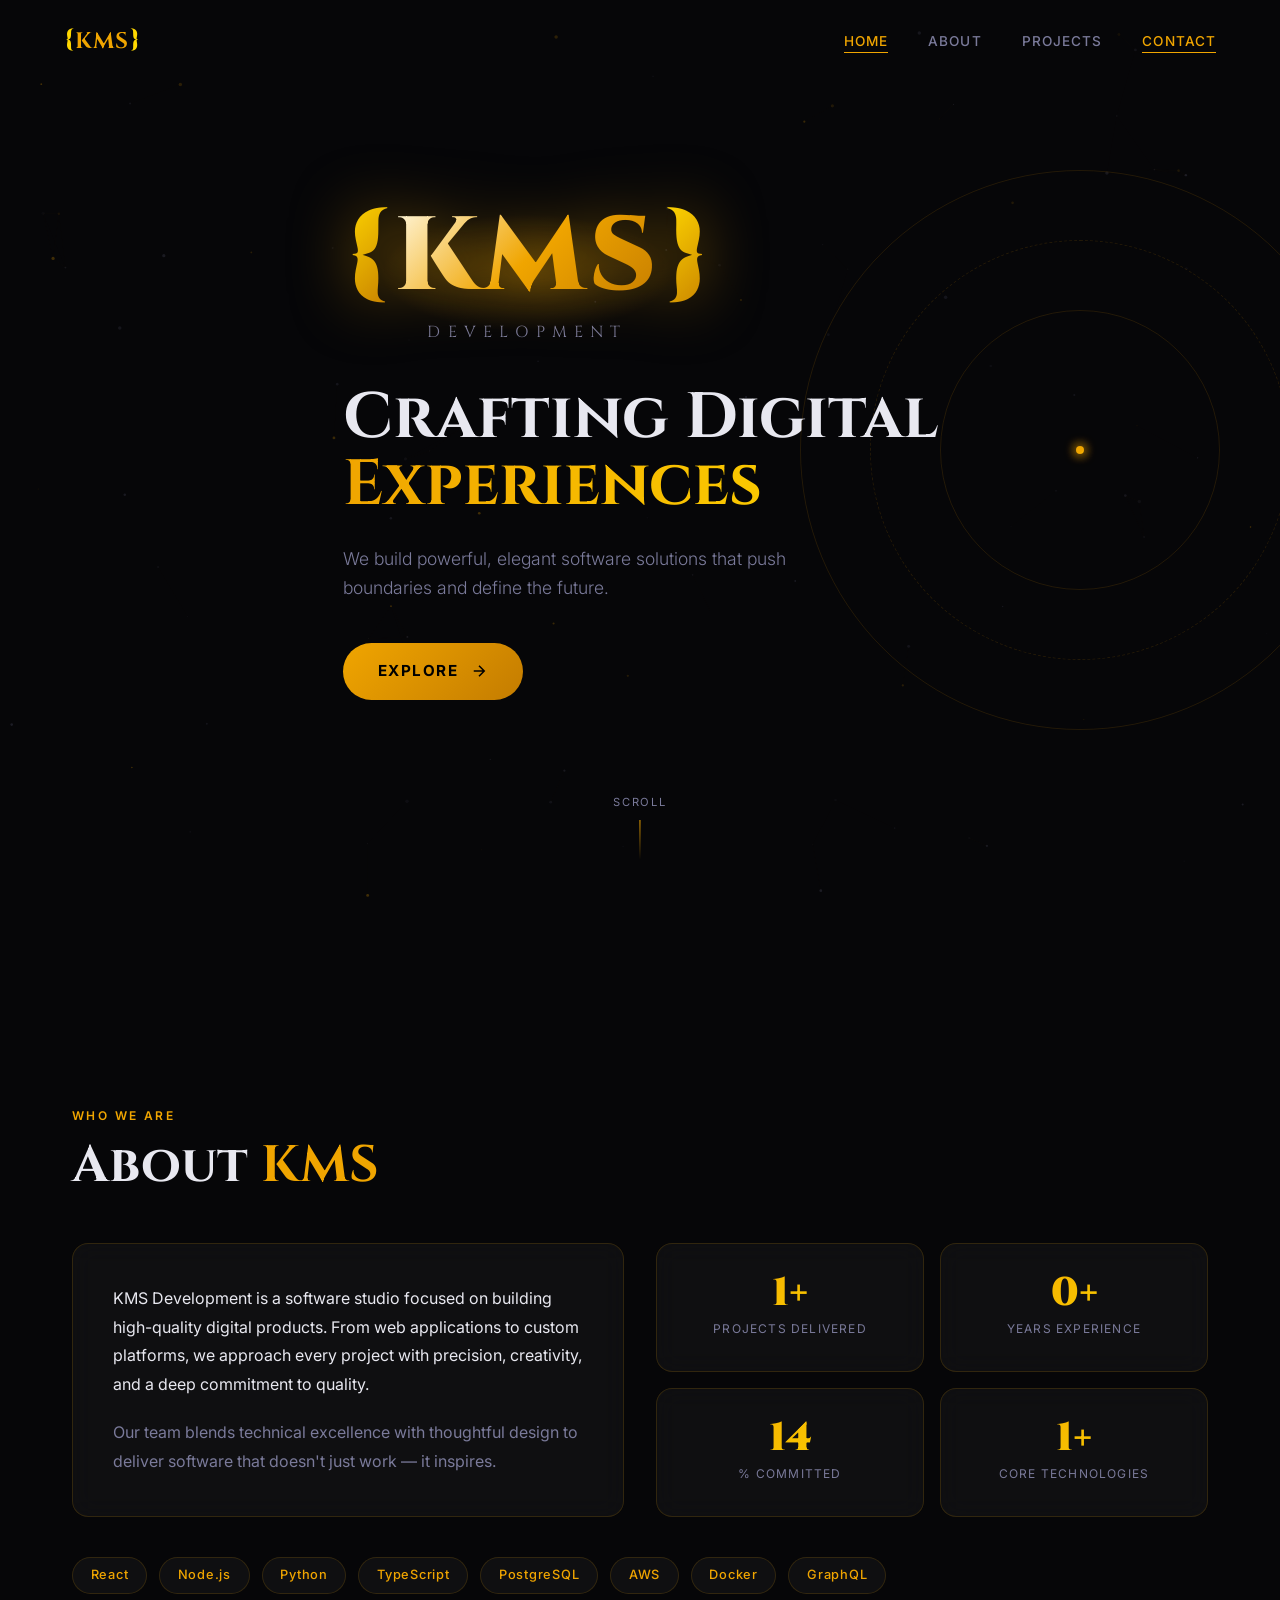
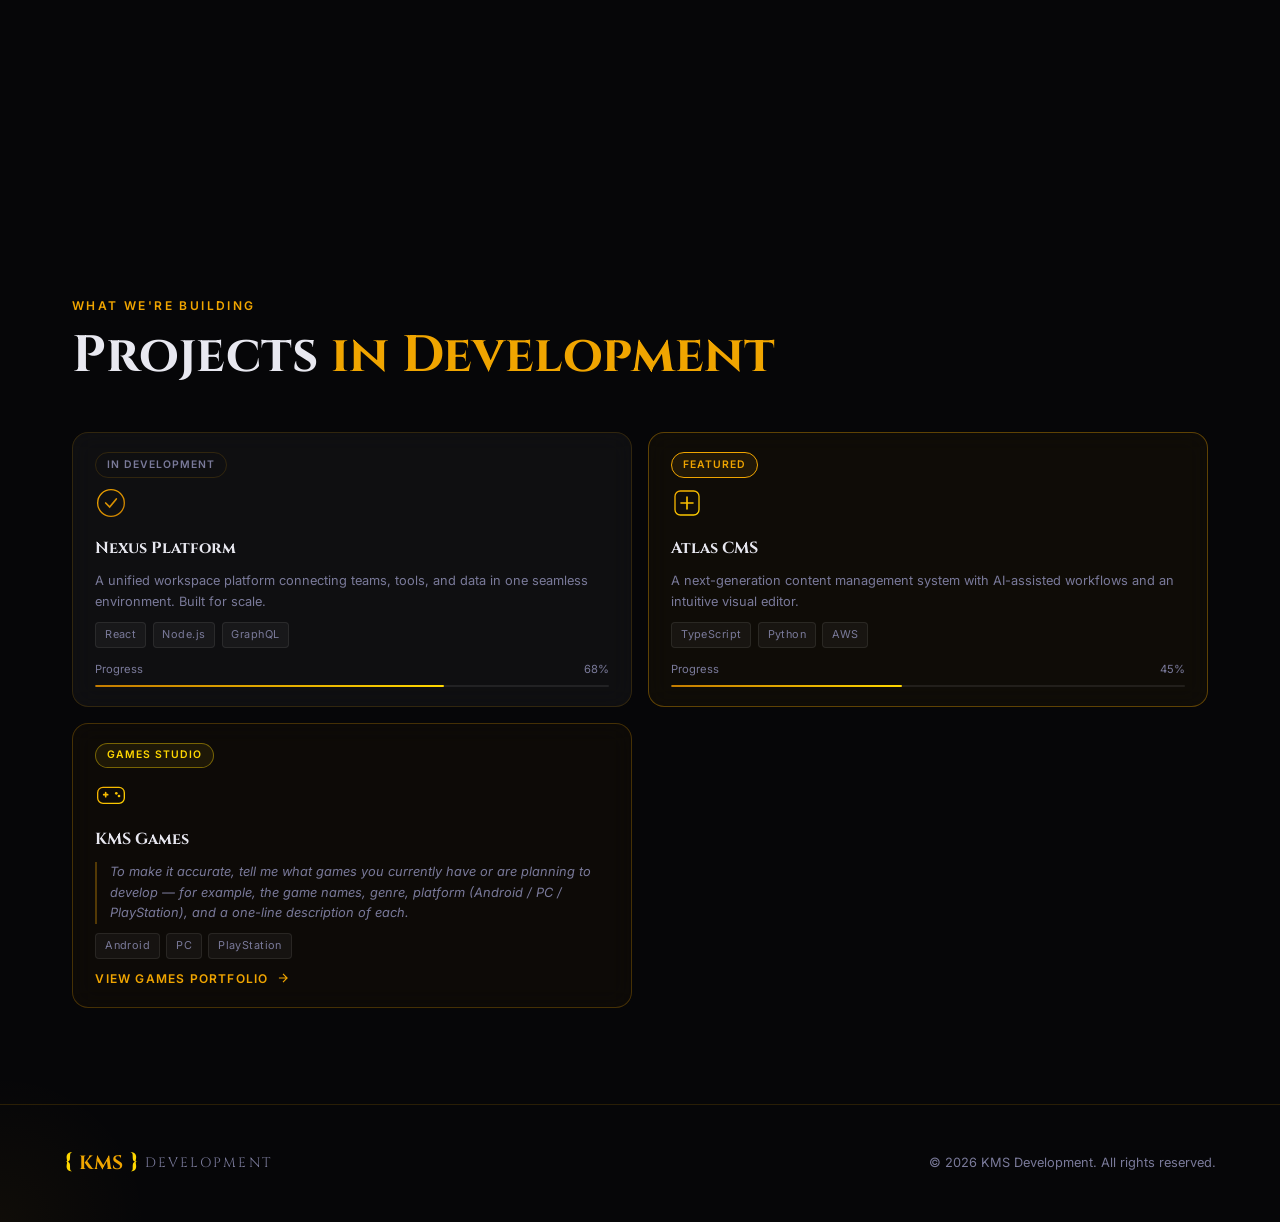
==== commit ec848d11: "Fix HTML encoding issues in index.html" ====
--- a/index.html
+++ b/index.html
@@ -121,7 +121,7 @@
       <h2 class="section-title">Projects <span class="gold">in Development</span></h2>
       <div class="projects-grid">
 
-        <div class="project-card glass-card" data-delay="0">
+      <a href="https://kmsdevelopment333in-hue.github.io/unityKMS/" target="_blank" rel="noopener noreferrer" class="project-card glass-card" data-delay="0">
           <div class="project-badge">In Development</div>
           <div class="project-icon">
             <svg viewBox="0 0 48 48" fill="none"><circle cx="24" cy="24" r="20" stroke="url(#g1)" stroke-width="2"/><path d="M16 24l6 6 10-12" stroke="url(#g1)" stroke-width="2.5" stroke-linecap="round"/><defs><linearGradient id="g1" x1="0" y1="0" x2="48" y2="48" gradientUnits="userSpaceOnUse"><stop stop-color="#f0a500"/><stop offset="1" stop-color="#c47c00"/></linearGradient></defs></svg>
@@ -133,7 +133,7 @@
             <div class="progress-label"><span>Progress</span><span>68%</span></div>
             <div class="progress-bar"><div class="progress-fill" style="--w:68%"></div></div>
           </div>
-        </div>
+        </a>
 
         <div class="project-card glass-card featured" data-delay="100">
           <div class="project-badge featured-badge">Featured</div>
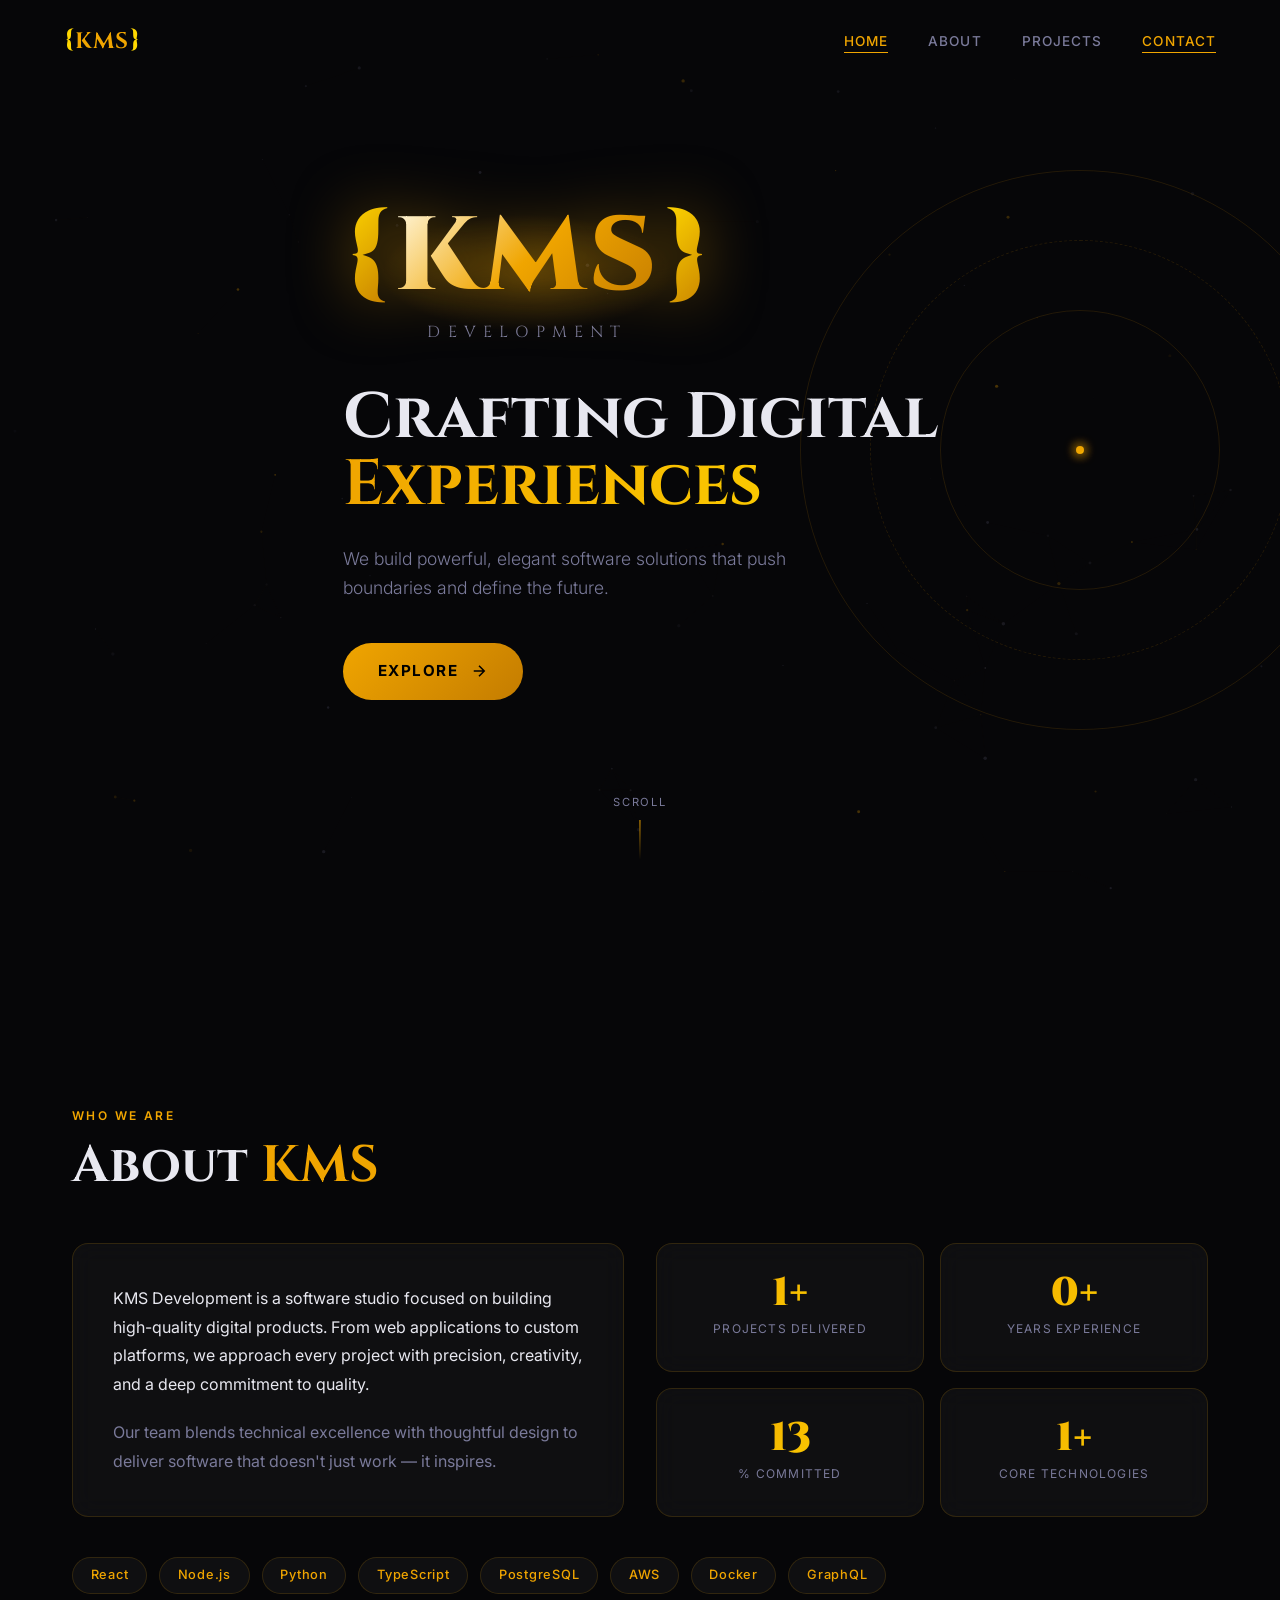
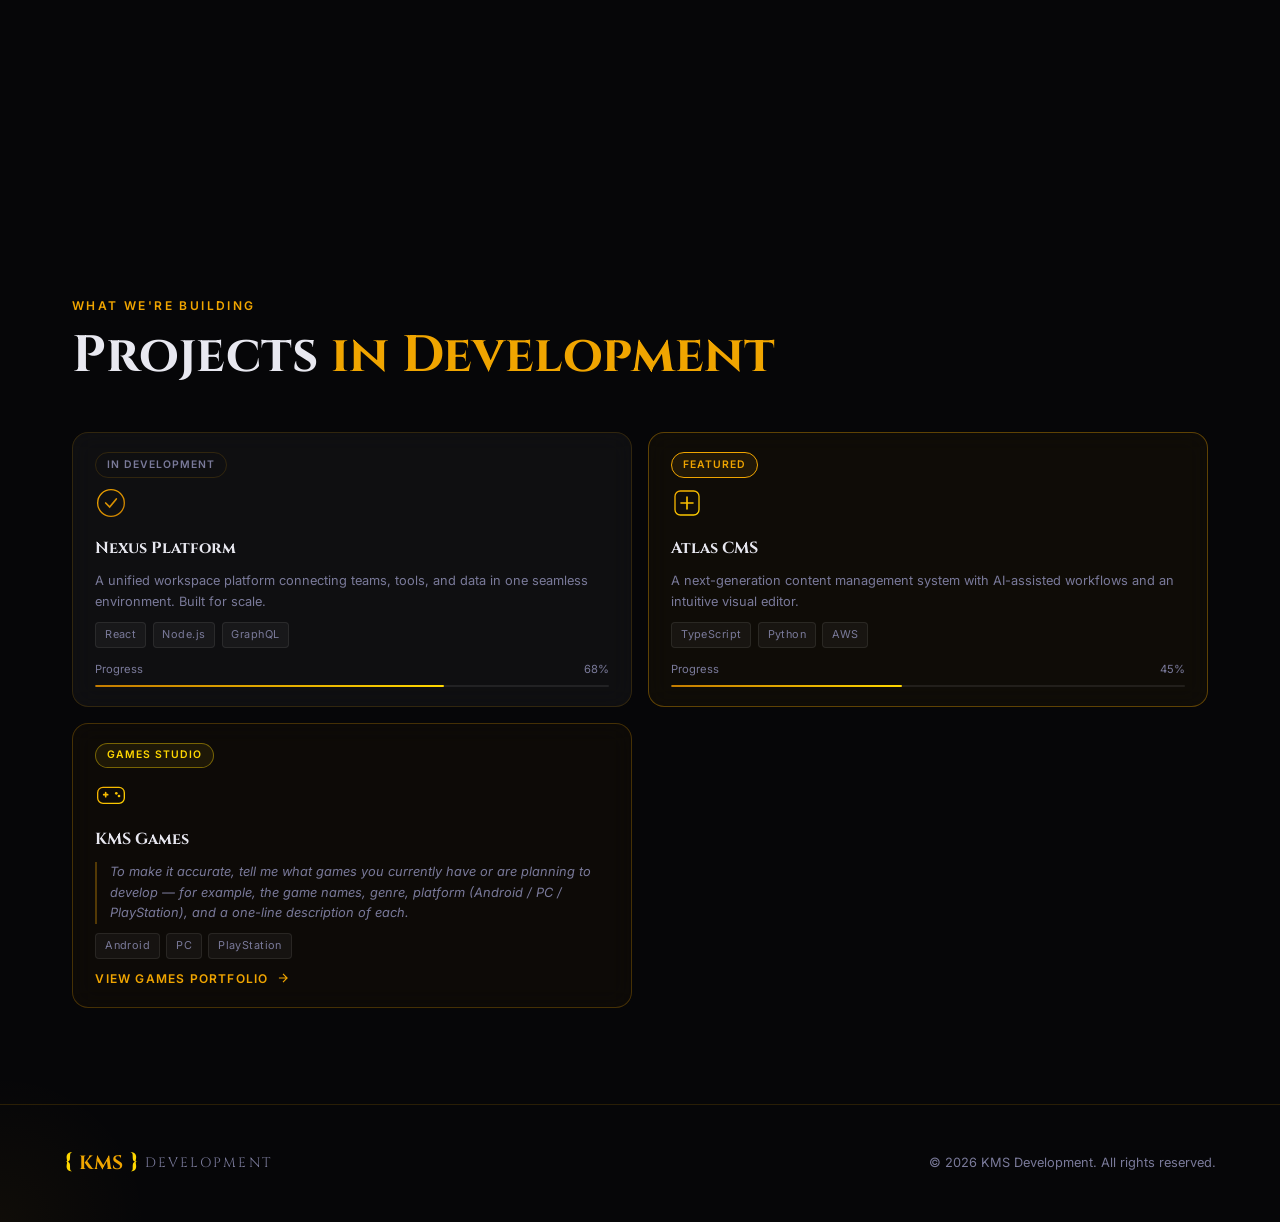
==== commit 38454be1: "Add files via upload" ====
--- a/index.html
+++ b/index.html
@@ -121,7 +121,7 @@
       <h2 class="section-title">Projects <span class="gold">in Development</span></h2>
       <div class="projects-grid">
 
-      <a href="https://kmsdevelopment333in-hue.github.io/unityKMS/" target="_blank" rel="noopener noreferrer" class="project-card glass-card" data-delay="0">
+        <a href="https://kmsdevelopment333in-hue.github.io/unityKMS/" target="_blank" rel="noopener noreferrer" class="project-card glass-card" data-delay="0">
           <div class="project-badge">In Development</div>
           <div class="project-icon">
             <svg viewBox="0 0 48 48" fill="none"><circle cx="24" cy="24" r="20" stroke="url(#g1)" stroke-width="2"/><path d="M16 24l6 6 10-12" stroke="url(#g1)" stroke-width="2.5" stroke-linecap="round"/><defs><linearGradient id="g1" x1="0" y1="0" x2="48" y2="48" gradientUnits="userSpaceOnUse"><stop stop-color="#f0a500"/><stop offset="1" stop-color="#c47c00"/></linearGradient></defs></svg>
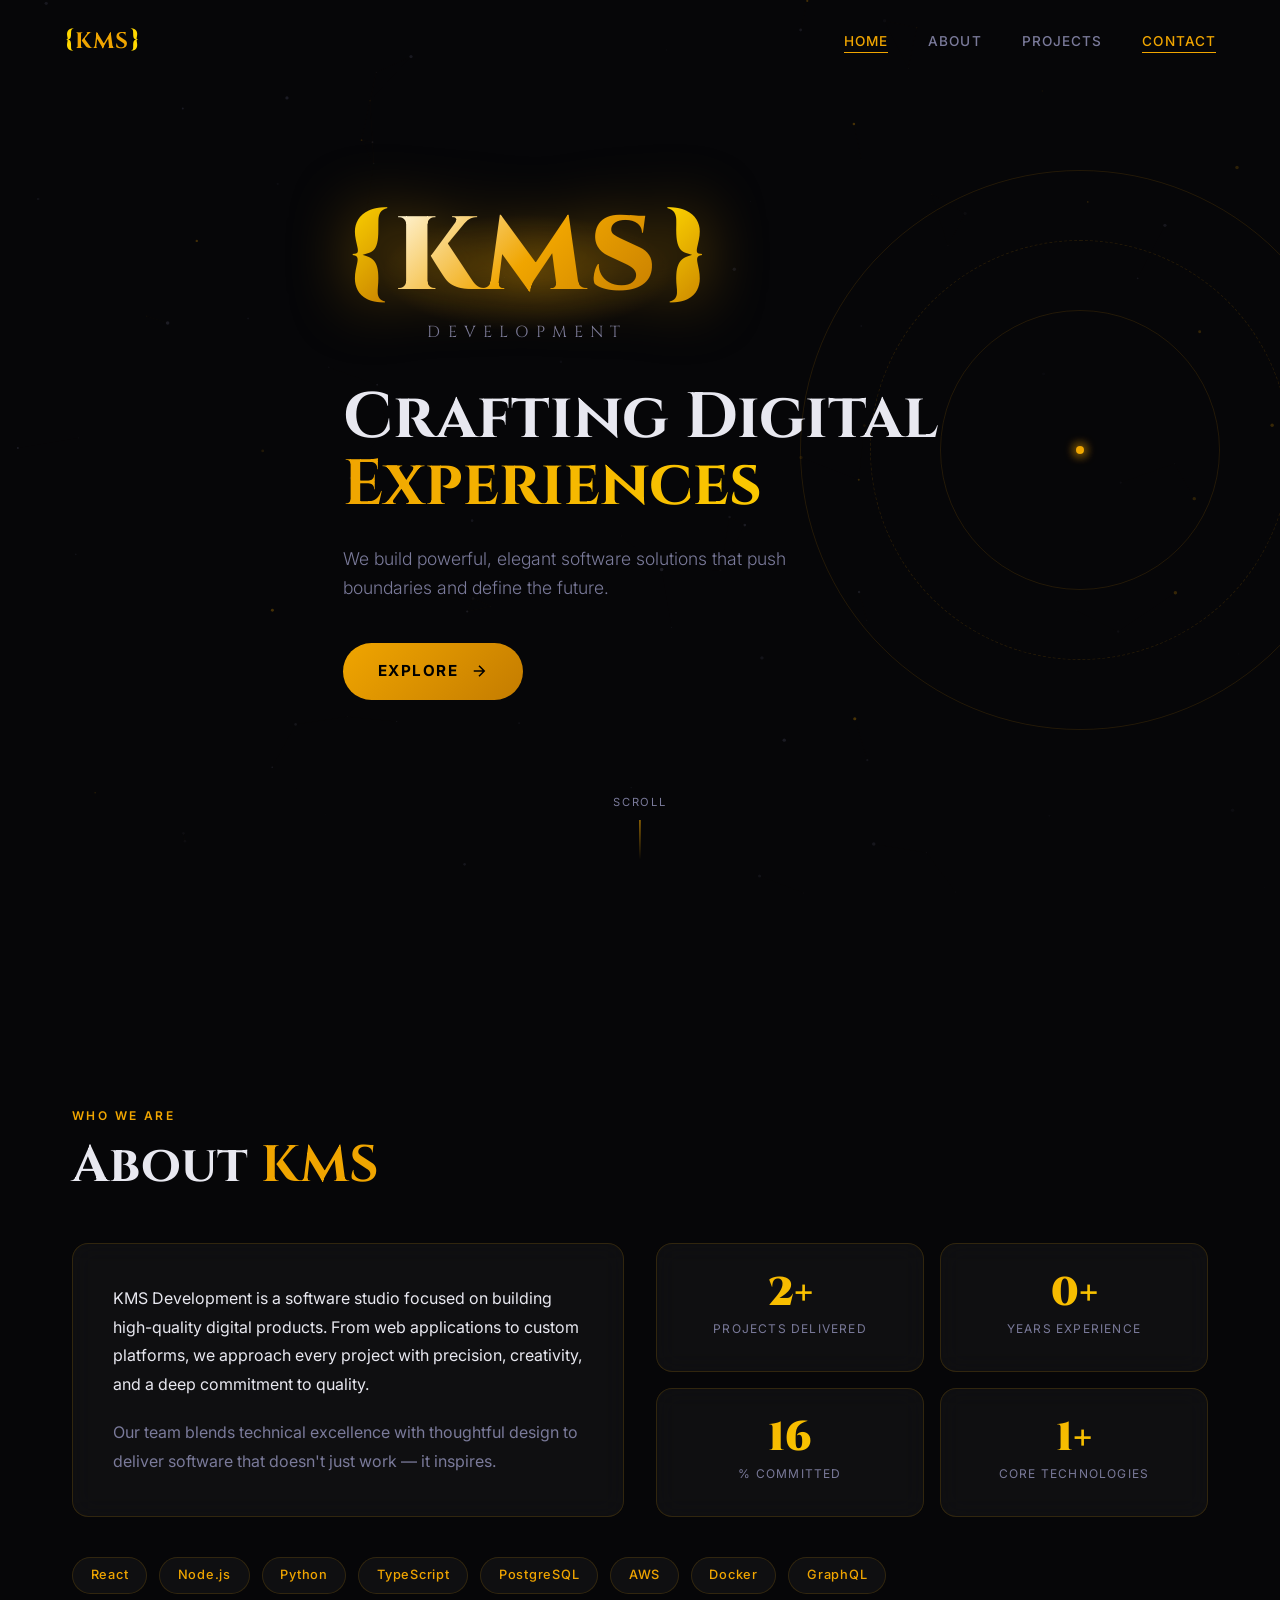
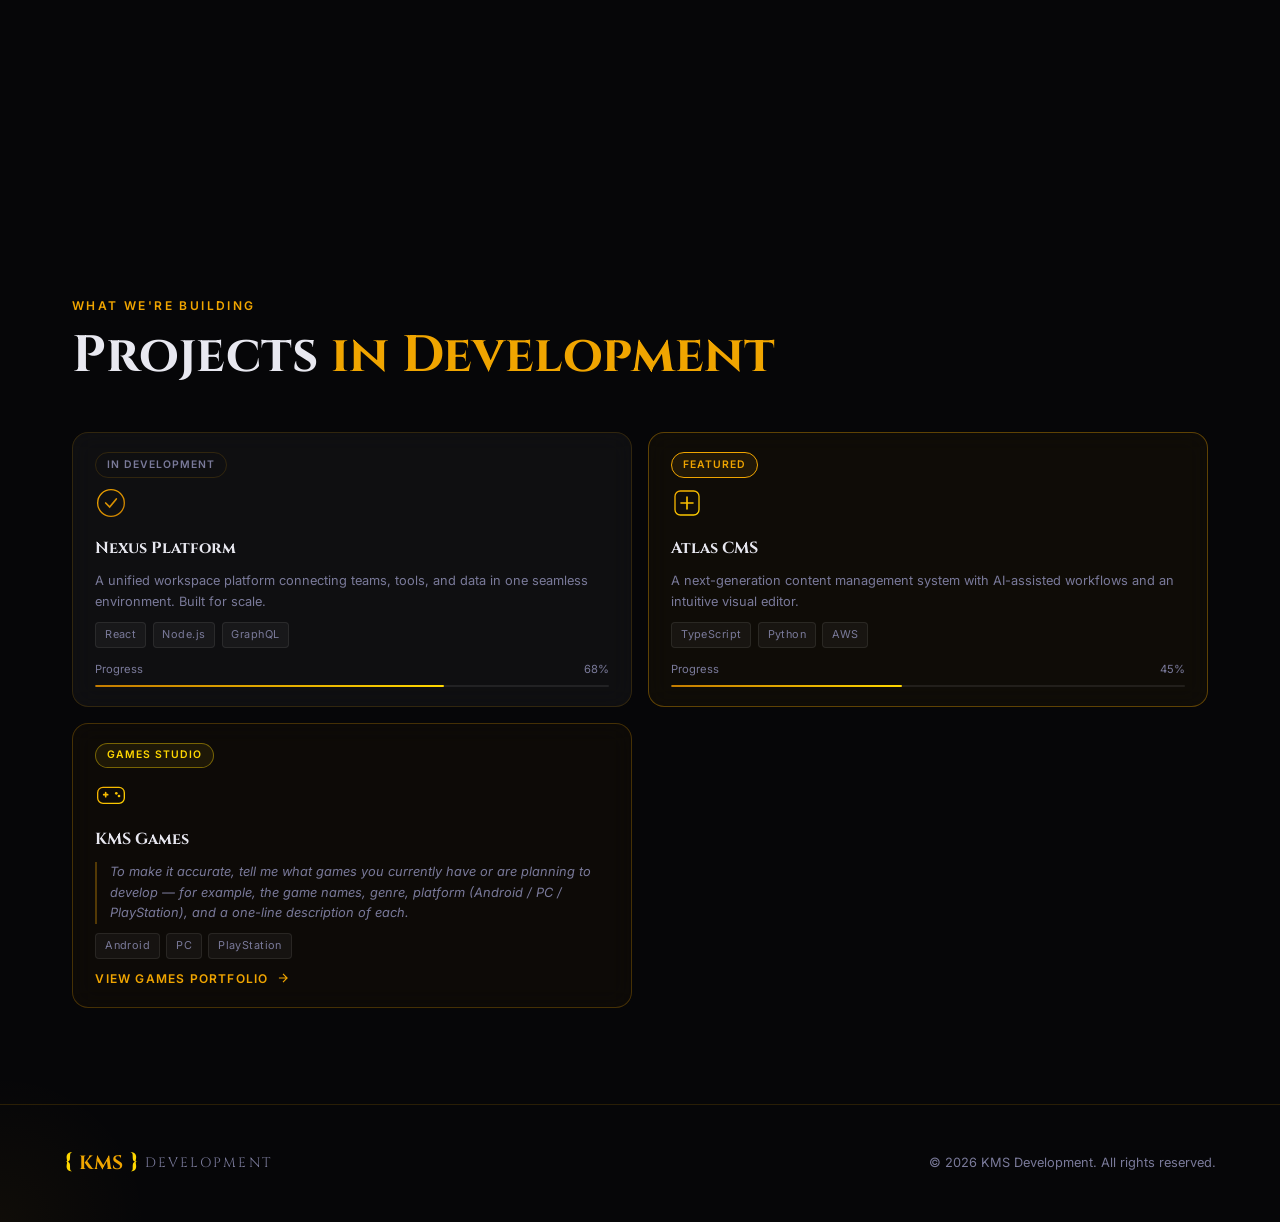
==== commit ca70ca7c: "Update index.html" ====
--- a/index.html
+++ b/index.html
@@ -1,6 +1,7 @@
 <!DOCTYPE html>
 <html lang="en">
 <head>
+  <meta name="google-site-verification" content="eUPvDF8DlQiCF2sbNYqO4u96XpReh2DXUuJEguuaAb0" />
   <meta charset="UTF-8" />
   <meta name="viewport" content="width=device-width, initial-scale=1.0" />
   <title>KMS Development</title>
